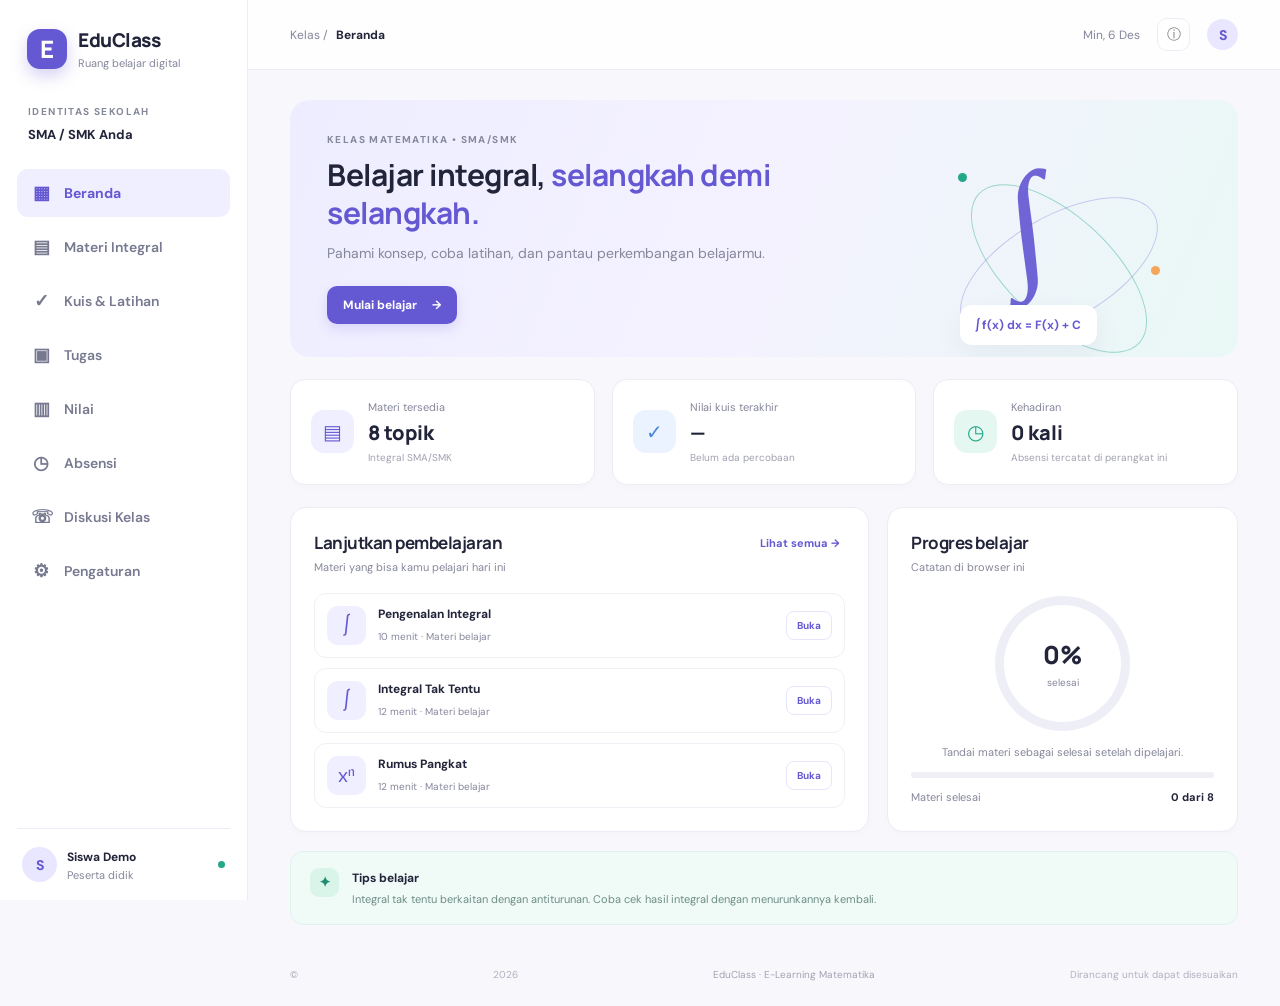
==== index.html @ a74c194e "Add files via upload" ====
<!doctype html>
<html lang="id">
<head>
  <meta charset="utf-8">
  <meta name="viewport" content="width=device-width, initial-scale=1">
  <title>EduClass — E-Learning Matematika</title>
  <link rel="stylesheet" href="style.css">
</head>
<body>
  <aside class="sidebar">
    <div class="brand"><div class="brand-mark">E</div><div><strong>EduClass</strong><small>Ruang belajar digital</small></div></div>
    <div class="school-label">IDENTITAS SEKOLAH</div>
    <div class="school-name" id="schoolNameSide">SMA / SMK Anda</div>
    <nav id="navigation">
      <button class="nav-item active" data-page="dashboard"><span>▦</span> Beranda</button>
      <button class="nav-item" data-page="materi"><span>▤</span> Materi Integral</button>
      <button class="nav-item" data-page="kuis"><span>✓</span> Kuis & Latihan</button>
      <button class="nav-item" data-page="tugas"><span>▣</span> Tugas</button>
      <button class="nav-item" data-page="nilai"><span>▥</span> Nilai</button>
      <button class="nav-item" data-page="absensi"><span>◷</span> Absensi</button>
      <button class="nav-item" data-page="diskusi"><span>☏</span> Diskusi Kelas</button>
      <button class="nav-item" data-page="pengaturan"><span>⚙</span> Pengaturan</button>
    </nav>
    <div class="sidebar-bottom"><div class="avatar">S</div><div><strong>Siswa Demo</strong><small>Peserta didik</small></div><span class="online-dot"></span></div>
  </aside>
  <main class="main">
    <header class="topbar"><div class="crumb">Kelas / <strong id="crumbTitle">Beranda</strong></div><div class="top-actions"><span class="today" id="today"></span><button class="icon-btn" title="Info">ⓘ</button><div class="avatar small">S</div></div></header>
    <div class="page-wrap">
      <section class="page active" id="page-dashboard">
        <div class="welcome"><div><p class="eyebrow">KELAS MATEMATIKA • SMA/SMK</p><h1>Belajar integral, <span>selangkah demi selangkah.</span></h1><p class="sub">Pahami konsep, coba latihan, dan pantau perkembangan belajarmu.</p><button class="primary-btn" data-goto="materi">Mulai belajar <span>→</span></button></div><div class="hero-art"><div class="orbit orbit-one"></div><div class="orbit orbit-two"></div><div class="integral-symbol">∫</div><div class="formula-card">∫ f(x) dx = F(x) + C</div><div class="mini-dot d1"></div><div class="mini-dot d2"></div></div></div>
        <div class="stats-grid">
          <div class="stat-card"><div class="stat-icon purple">▤</div><div><span>Materi tersedia</span><strong>8 topik</strong><small>Integral SMA/SMK</small></div></div>
          <div class="stat-card"><div class="stat-icon blue">✓</div><div><span>Nilai kuis terakhir</span><strong id="lastScore">—</strong><small id="scoreHint">Belum ada percobaan</small></div></div>
          <div class="stat-card"><div class="stat-icon green">◷</div><div><span>Kehadiran</span><strong id="attendanceSummary">0 kali</strong><small>Absensi tercatat di perangkat ini</small></div></div>
        </div>
        <div class="content-grid">
          <div class="panel"><div class="panel-heading"><div><h2>Lanjutkan pembelajaran</h2><p>Materi yang bisa kamu pelajari hari ini</p></div><button class="text-btn" data-goto="materi">Lihat semua →</button></div><div id="featuredLessons" class="lesson-list"></div></div>
          <div class="panel progress-panel"><div class="panel-heading"><div><h2>Progres belajar</h2><p>Catatan di browser ini</p></div></div><div class="progress-ring"><div><strong id="progressPercent">0%</strong><small>selesai</small></div></div><p class="center muted">Tandai materi sebagai selesai setelah dipelajari.</p><div class="progress-track"><span id="progressBar"></span></div><div class="progress-foot"><span>Materi selesai</span><strong id="progressCount">0 dari 8</strong></div></div>
        </div>
        <div class="notice"><div class="notice-icon">✦</div><div><strong>Tips belajar</strong><p>Integral tak tentu berkaitan dengan antiturunan. Coba cek hasil integral dengan menurunkannya kembali.</p></div></div>
      </section>
      <section class="page" id="page-materi"><div class="section-title"><div><p class="eyebrow">PERPUSTAKAAN KELAS</p><h1>Materi Integral</h1><p class="sub">Pilih topik untuk membaca ringkasan, contoh, dan eksplorasi interaktif.</p></div><span class="pill">8 topik pembelajaran</span></div><div class="topic-grid" id="topicGrid"></div><div class="panel lesson-detail" id="lessonDetail"><div class="empty-state">Pilih salah satu materi di atas untuk mulai belajar.</div></div></section>
      <section class="page" id="page-kuis"><div class="section-title"><div><p class="eyebrow">UJI PEMAHAMAN</p><h1>Kuis & Latihan</h1><p class="sub">Pilih jawaban. EduClass akan memberi umpan balik setelah diperiksa.</p></div><span class="pill">Kuis formatif</span></div><div class="quiz-layout"><div class="panel quiz-panel"><div class="quiz-top"><span class="pill">LATIHAN INTEGRAL DASAR</span><span id="questionCount">Soal 1 dari 5</span></div><div class="quiz-progress"><span id="quizProgressBar"></span></div><div id="quizBody"></div><div class="quiz-controls"><button class="secondary-btn" id="prevQuestion">← Sebelumnya</button><button class="primary-btn" id="nextQuestion">Berikutnya →</button><button class="primary-btn hidden" id="submitQuiz">Periksa jawaban ✓</button></div><div id="quizResult"></div></div><aside class="panel quiz-side"><div class="side-symbol">∫</div><h3>Ingat konsepnya</h3><p>Untuk integral tak tentu, tambahkan konstanta integrasi <strong>C</strong>.</p><div class="formula-box">∫ xⁿ dx = xⁿ⁺¹/(n+1) + C</div><small class="muted">Berlaku untuk n ≠ −1.</small></aside></div></section>
      <section class="page" id="page-tugas"><div class="section-title"><div><p class="eyebrow">KEGIATAN KELAS</p><h1>Tugas</h1><p class="sub">Baca instruksi dan tandai tugas yang sudah dikumpulkan.</p></div></div><div class="panel"><div class="table-wrap"><table><thead><tr><th>Nama tugas</th><th>Instruksi</th><th>Tenggat</th><th>Status</th><th>Aksi</th></tr></thead><tbody id="taskRows"></tbody></table></div><p class="footnote">Versi awal: status tugas disimpan di browser. Pengumpulan berkas belum terhubung ke server.</p></div></section>
      <section class="page" id="page-nilai"><div class="section-title"><div><p class="eyebrow">HASIL BELAJAR</p><h1>Nilai</h1><p class="sub">Rekap nilai kuis dan aktivitas pada perangkat ini.</p></div></div><div class="stats-grid"><div class="stat-card"><div class="stat-icon purple">✓</div><div><span>Nilai kuis tertinggi</span><strong id="bestScore">—</strong><small>Dari percobaan tersimpan</small></div></div><div class="stat-card"><div class="stat-icon blue">∑</div><div><span>Jumlah percobaan</span><strong id="attemptCount">0</strong><small>Kuis integral dasar</small></div></div><div class="stat-card"><div class="stat-icon green">▤</div><div><span>Tugas selesai</span><strong id="taskCount">0/3</strong><small>Status tugas demo</small></div></div></div><div class="panel"><div class="panel-heading"><div><h2>Riwayat penilaian</h2><p>Data lokal, belum tersinkron dengan guru</p></div></div><div class="table-wrap"><table><thead><tr><th>Aktivitas</th><th>Tanggal</th><th>Nilai / Status</th></tr></thead><tbody id="gradeRows"></tbody></table></div></div></section>
      <section class="page" id="page-absensi"><div class="section-title"><div><p class="eyebrow">KEHADIRAN</p><h1>Absensi kelas</h1><p class="sub">Catat kehadiran untuk demonstrasi awal.</p></div></div><div class="attendance-layout"><div class="panel attendance-card"><div class="attendance-icon">◷</div><h2>Presensi hari ini</h2><p class="muted" id="attendanceDate"></p><label for="studentName">Nama siswa</label><input id="studentName" class="field" value="Siswa Demo" placeholder="Masukkan nama"><label for="attendanceStatus">Status kehadiran</label><select id="attendanceStatus" class="field"><option>Hadir</option><option>Izin</option><option>Sakit</option></select><button class="primary-btn full" id="markAttendance">Simpan absensi</button><p id="attendanceMessage" class="feedback"></p></div><div class="panel"><div class="panel-heading"><div><h2>Riwayat absensi</h2><p>Catatan yang tersimpan di perangkat ini</p></div></div><div id="attendanceHistory"></div></div></div></section>
      <section class="page" id="page-diskusi"><div class="section-title"><div><p class="eyebrow">BELAJAR BERSAMA</p><h1>Diskusi kelas</h1><p class="sub">Tuliskan pertanyaan atau berbagi cara menyelesaikan soal.</p></div></div><div class="discussion-layout"><div class="panel discussion-compose"><h2>Mulai diskusi</h2><label for="discussionName">Nama</label><input id="discussionName" class="field" value="Siswa Demo"><label for="discussionText">Pesan diskusi</label><textarea id="discussionText" class="field" rows="4" placeholder="Contoh: Mengapa integral x² menjadi x³/3?"></textarea><button id="postDiscussion" class="primary-btn">Kirim pesan ↗</button><p class="footnote">Pesan hanya tersimpan di browser ini, belum terlihat oleh pengguna lain.</p></div><div class="panel"><div class="panel-heading"><div><h2>Ruang diskusi</h2><p id="discussionCount">0 pesan</p></div></div><div id="discussionFeed"></div></div></div></section>
      <section class="page" id="page-pengaturan"><div class="section-title"><div><p class="eyebrow">PERSONALISASI</p><h1>Pengaturan EduClass</h1><p class="sub">Sesuaikan nama sekolah, warna identitas, dan nama kelas.</p></div></div><div class="panel settings-panel"><h2>Identitas sekolah</h2><div class="settings-grid"><div><label for="schoolName">Nama sekolah</label><input class="field" id="schoolName" placeholder="Contoh: SMA Negeri 1 Contoh"></div><div><label for="className">Nama kelas</label><input class="field" id="className" placeholder="Contoh: XI IPA 1"></div><div><label for="primaryColor">Warna utama</label><div class="color-row"><input type="color" id="primaryColor" value="#6558d3"><span>Warna tombol dan aksen utama</span></div></div><div><label for="accentColor">Warna aksen</label><div class="color-row"><input type="color" id="accentColor" value="#25a78a"><span>Warna progres dan aksen kedua</span></div></div></div><div class="settings-actions"><button class="primary-btn" id="saveSettings">Simpan perubahan</button><button class="secondary-btn" id="resetData">Reset data demo</button></div><p id="settingsMessage" class="feedback"></p><div class="notice"><div class="notice-icon">i</div><div><strong>Catatan penting</strong><p>Ini implementasi frontend untuk prototipe. Login multi-pengguna, sinkronisasi nilai, database, unggah tugas, dan absensi resmi membutuhkan backend serta autentikasi.</p></div></div></div></section>
      <footer>© <span id="year"></span> EduClass · E-Learning Matematika <span>Dirancang untuk dapat disesuaikan</span></footer>
    </div>
  </main>
  <script src="app.js"></script>
</body>
</html>
---- style.css ----
@import url('https://fonts.googleapis.com/css2?family=DM+Sans:wght@400;500;600;700&family=Manrope:wght@400;500;600;700;800&display=swap');
:root{--primary:#6558d3;--primary-dark:#5144bd;--accent:#25a78a;--ink:#22243a;--muted:#85879b;--line:#ececf4;--bg:#f7f7fc;--white:#fff;--soft:#f0efff;--shadow:0 10px 30px rgba(41,37,94,.055)}
*{box-sizing:border-box}body{margin:0;background:var(--bg);color:var(--ink);font-family:'DM Sans',sans-serif;font-size:14px}button,input,select,textarea{font:inherit}button{cursor:pointer}.sidebar{width:248px;position:fixed;inset:0 auto 0 0;background:white;border-right:1px solid var(--line);padding:27px 17px 18px;display:flex;flex-direction:column;z-index:5}.brand{display:flex;align-items:center;gap:11px;padding:0 10px 35px}.brand-mark{height:40px;width:40px;border-radius:13px;background:var(--primary);color:#fff;display:grid;place-items:center;font-family:Manrope;font-weight:800;font-size:24px;box-shadow:0 7px 16px #6558d344}.brand strong{display:block;font:800 19px Manrope;letter-spacing:-.5px}.brand small,.sidebar-bottom small{display:block;color:var(--muted);font-size:11px;margin-top:3px}.school-label,.eyebrow{font-size:10px;letter-spacing:1.4px;font-weight:700;color:var(--muted)}.school-label{padding:0 11px 8px}.school-name{font-weight:700;font-size:13px;padding:0 11px 26px;overflow-wrap:anywhere}nav{display:grid;gap:6px}.nav-item{border:0;background:transparent;color:#777990;text-align:left;padding:12px 14px;border-radius:11px;display:flex;align-items:center;gap:13px;font-weight:600;transition:.18s}.nav-item span{font-size:18px;width:20px;text-align:center}.nav-item:hover{background:#f8f7ff;color:var(--primary)}.nav-item.active{background:var(--soft);color:var(--primary);font-weight:700}.sidebar-bottom{margin-top:auto;border-top:1px solid var(--line);padding:18px 5px 0;display:flex;align-items:center;gap:10px}.sidebar-bottom strong{font-size:12px}.avatar{width:35px;height:35px;border-radius:50%;background:#e9e7ff;color:var(--primary);display:grid;place-items:center;font-weight:800}.online-dot{width:7px;height:7px;border-radius:50%;background:var(--accent);margin-left:auto}.main{margin-left:248px;min-height:100vh}.topbar{height:70px;background:#ffffffd9;border-bottom:1px solid var(--line);display:flex;align-items:center;justify-content:space-between;padding:0 42px;position:sticky;top:0;z-index:4;backdrop-filter:blur(12px)}.crumb{color:var(--muted);font-size:12px}.crumb strong{color:var(--ink);margin-left:5px}.top-actions{display:flex;align-items:center;gap:17px}.today{color:var(--muted);font-size:12px}.icon-btn{border:1px solid var(--line);border-radius:10px;background:#fff;width:33px;height:33px;color:#777}.avatar.small{width:31px;height:31px}.page-wrap{max-width:1400px;margin:auto;padding:30px 42px 20px}.page{display:none;animation:fade .2s ease}.page.active{display:block}@keyframes fade{from{opacity:.3;transform:translateY(4px)}to{opacity:1;transform:none}}h1,h2,h3,p{margin-top:0}h1,h2,h3{font-family:Manrope,sans-serif;letter-spacing:-.5px}h1{font-size:28px;line-height:1.28;margin-bottom:9px}h2{font-size:17px;margin-bottom:6px}h3{font-size:16px}.sub{color:var(--muted);line-height:1.7;margin-bottom:0}.welcome{background:linear-gradient(112deg,#eeedff 0%,#f4f2ff 50%,#e9f8f5 100%);border-radius:20px;padding:33px 37px;display:flex;justify-content:space-between;min-height:250px;overflow:hidden;position:relative}.welcome>div:first-child{max-width:560px;z-index:1}.welcome h1{font-size:30px;max-width:510px}.welcome h1 span{color:var(--primary)}.welcome .sub{max-width:460px;margin-bottom:20px}.primary-btn,.secondary-btn{border:0;border-radius:10px;padding:11px 16px;font-weight:700;font-size:12px;display:inline-flex;align-items:center;justify-content:center;gap:15px;transition:.18s}.primary-btn{background:var(--primary);color:white;box-shadow:0 5px 12px #6558d32b}.primary-btn:hover{background:var(--primary-dark);transform:translateY(-1px)}.secondary-btn{background:#f2f2f8;color:#666880}.hero-art{width:280px;position:relative;flex-shrink:0}.integral-symbol{position:absolute;font:140px Georgia;color:var(--primary);opacity:.92;left:86px;top:9px;transform:rotate(-7deg)}.orbit{position:absolute;border:1px solid #6558d34d;border-radius:50%;width:220px;height:105px;left:28px;top:83px;transform:rotate(-30deg)}.orbit-two{transform:rotate(43deg);border-color:#25a78a6b}.formula-card{position:absolute;left:39px;top:172px;background:white;padding:12px 16px;border-radius:12px;box-shadow:var(--shadow);font-weight:700;color:var(--primary);font-size:12px;white-space:nowrap}.mini-dot{position:absolute;width:9px;height:9px;border-radius:50%;background:var(--accent);left:37px;top:40px}.d2{background:#f4a65a;left:230px;top:133px}.stats-grid{display:grid;grid-template-columns:repeat(3,minmax(0,1fr));gap:17px;margin:22px 0}.stat-card{background:white;border:1px solid var(--line);border-radius:15px;padding:20px;display:flex;gap:14px;align-items:center;box-shadow:0 3px 10px #26244a04}.stat-icon{width:43px;height:43px;border-radius:13px;display:grid;place-items:center;font-size:20px;flex-shrink:0}.purple{background:#f0efff;color:var(--primary)}.blue{background:#eaf3ff;color:#4986d8}.green{background:#e5f7f1;color:var(--accent)}.stat-card span{display:block;color:var(--muted);font-size:11px;margin-bottom:5px}.stat-card strong{display:block;font:800 20px Manrope}.stat-card small{display:block;color:#a0a1b1;font-size:10px;margin-top:5px}.content-grid{display:grid;grid-template-columns:minmax(0,1.65fr) minmax(250px,1fr);gap:18px}.panel{background:white;border:1px solid var(--line);border-radius:16px;padding:23px;box-shadow:0 3px 10px #26244a04;min-width:0}.panel-heading{display:flex;align-items:flex-start;justify-content:space-between;gap:12px;margin-bottom:19px}.panel-heading p{font-size:11px;color:var(--muted);margin:5px 0 0}.text-btn{border:0;background:transparent;color:var(--primary);font-size:11px;font-weight:700;white-space:nowrap;padding:5px}.lesson-list{display:grid;gap:10px}.lesson-row{display:flex;align-items:center;gap:12px;padding:12px;border:1px solid #f0f0f6;border-radius:12px}.lesson-icon{width:39px;height:39px;border-radius:11px;display:grid;place-items:center;background:#f0efff;color:var(--primary);font-size:20px;flex-shrink:0}.lesson-info{min-width:0;flex:1}.lesson-info strong{font-size:12px;display:block;margin-bottom:4px}.lesson-info small{font-size:10px;color:var(--muted)}.tiny-btn{border:1px solid #e7e5fb;color:var(--primary);background:white;border-radius:8px;padding:7px 10px;font-size:10px;font-weight:700}.progress-ring{height:135px;width:135px;border-radius:50%;margin:22px auto 13px;background:conic-gradient(var(--primary) 0%,#eeeef6 0);display:grid;place-items:center;position:relative}.progress-ring:before{content:"";position:absolute;inset:9px;border-radius:50%;background:white}.progress-ring>div{position:relative;text-align:center}.progress-ring strong{display:block;font:800 25px Manrope}.progress-ring small{font-size:10px;color:var(--muted)}.center{text-align:center}.muted{color:var(--muted);font-size:11px;line-height:1.6}.progress-track,.quiz-progress{height:6px;background:#f0eff6;border-radius:8px;overflow:hidden}.progress-track span,.quiz-progress span{height:100%;width:0;display:block;background:var(--primary);border-radius:8px;transition:width .3s}.progress-foot{display:flex;justify-content:space-between;margin-top:12px;font-size:11px;color:var(--muted)}.progress-foot strong{color:var(--ink)}.notice{display:flex;gap:13px;align-items:flex-start;background:#f0faf7;border:1px solid #dcf4eb;padding:16px 19px;border-radius:13px;margin-top:19px}.notice-icon{width:29px;height:29px;display:grid;place-items:center;background:#d9f4e9;color:#218b71;border-radius:9px;font-weight:800;flex-shrink:0}.notice strong{font-size:12px}.notice p{margin:5px 0 0;color:#6c8e85;font-size:11px;line-height:1.6}.section-title{display:flex;align-items:center;justify-content:space-between;gap:20px;margin-bottom:23px}.section-title h1{margin:4px 0 7px}.pill{display:inline-flex;padding:7px 10px;border-radius:8px;background:#f0efff;color:var(--primary);font-size:10px;font-weight:700;white-space:nowrap}.topic-grid{display:grid;grid-template-columns:repeat(4,minmax(0,1fr));gap:13px;margin-bottom:20px}.topic-card{background:white;border:1px solid var(--line);border-radius:14px;padding:17px;cursor:pointer;transition:.18s;min-height:135px}.topic-card:hover,.topic-card.selected{border-color:var(--primary);box-shadow:0 5px 20px #6558d314;transform:translateY(-2px)}.topic-number{font-size:10px;color:var(--primary);font-weight:800;letter-spacing:1px}.topic-card h3{font-size:13px;line-height:1.5;margin:12px 0 7px}.topic-card p{font-size:10px;color:var(--muted);line-height:1.5;margin:0}.topic-card .done-label{font-size:9px;color:var(--accent);font-weight:700;margin-top:9px}.lesson-detail{margin-bottom:15px}.lesson-detail h2{font-size:21px}.lesson-detail p,.lesson-detail li{line-height:1.8;color:#66697f;font-size:13px}.lesson-detail h3{margin-top:24px}.math-box{background:#f6f5ff;color:#5144bd;border:1px solid #e8e5ff;padding:16px;border-radius:11px;font:600 16px Georgia;text-align:center;margin:15px 0}.example-box{border-left:3px solid var(--accent);background:#f3fbf8;padding:15px 17px;border-radius:0 10px 10px 0;margin:16px 0}.example-box strong{font-size:12px}.example-box p{margin:7px 0 0}.geogebra-frame{width:100%;height:420px;border:1px solid var(--line);border-radius:12px;margin-top:10px}.quiz-layout{display:grid;grid-template-columns:minmax(0,1.7fr) minmax(240px,.8fr);gap:18px;align-items:start}.quiz-top{display:flex;align-items:center;justify-content:space-between;margin-bottom:15px}.quiz-top>span:last-child{font-size:11px;color:var(--muted)}.quiz-progress{margin-bottom:24px}.question-text{font:700 19px Manrope;line-height:1.6;margin-bottom:18px}.answer-list{display:grid;gap:10px}.answer-option{border:1px solid var(--line);border-radius:11px;padding:13px;display:flex;gap:11px;align-items:center;cursor:pointer;transition:.15s}.answer-option:hover{border-color:#c9c4fa;background:#fbfaff}.answer-option input{accent-color:var(--primary)}.answer-option span{font-size:13px}.answer-option.chosen{border-color:var(--primary);background:#f8f7ff}.quiz-controls{display:flex;gap:10px;justify-content:space-between;margin-top:25px;flex-wrap:wrap}.quiz-side{background:linear-gradient(150deg,#f1f0ff,#fff)}.side-symbol{font:70px Georgia;color:var(--primary);text-align:center;margin:8px 0 15px}.quiz-side h3{text-align:center}.quiz-side p{text-align:center;color:var(--muted);line-height:1.7;font-size:12px}.formula-box{background:white;border:1px solid var(--line);border-radius:10px;text-align:center;padding:15px 8px;font:15px Georgia;color:var(--primary);margin:16px 0}.hidden{display:none!important}.feedback{font-size:12px;line-height:1.7;margin-top:12px}.feedback.good{color:#208b6e}.feedback.bad{color:#c25757}.result-card{background:#f4fbf8;border:1px solid #d7f2e7;padding:17px;border-radius:12px;margin-top:18px}.result-card h3{margin-bottom:7px}.result-card p{margin:0;font-size:12px;line-height:1.7;color:#55796f}.table-wrap{overflow:auto}table{width:100%;border-collapse:collapse;min-width:560px}th{text-align:left;background:#fafaff;color:#85879b;font-size:10px;text-transform:uppercase;letter-spacing:.7px;padding:13px}td{padding:15px 13px;border-bottom:1px solid #f0f0f6;font-size:12px;line-height:1.6}td strong{font-size:12px}.status{padding:6px 9px;border-radius:7px;font-size:10px;font-weight:700;display:inline-block}.status.pending{background:#fff4e5;color:#c48632}.status.done{background:#e5f7f1;color:#218b71}.footnote{font-size:10px;color:#999bad;line-height:1.7;margin:15px 0 0}.attendance-layout,.discussion-layout{display:grid;grid-template-columns:minmax(260px,.85fr) minmax(0,1.4fr);gap:18px;align-items:start}.attendance-card{padding:28px}.attendance-icon{width:48px;height:48px;border-radius:14px;background:#f0efff;color:var(--primary);display:grid;place-items:center;font-size:24px;margin-bottom:18px}.attendance-card h2{font-size:21px}.attendance-card>p{margin-bottom:22px}.attendance-card label,.settings-panel label,.discussion-compose label{display:block;font-size:11px;font-weight:700;margin:16px 0 7px}.field{width:100%;border:1px solid #e6e6f0;background:white;border-radius:9px;padding:11px 12px;outline:none;color:var(--ink)}.field:focus{border-color:var(--primary);box-shadow:0 0 0 3px #6558d314}.full{width:100%;margin-top:20px}.history-item,.discussion-item{padding:13px 0;border-bottom:1px solid #f0f0f6}.history-item:last-child,.discussion-item:last-child{border-bottom:0}.history-item strong,.discussion-item strong{font-size:12px}.history-item small,.discussion-item small{display:block;color:var(--muted);font-size:10px;margin-top:4px}.discussion-item p{font-size:12px;line-height:1.7;margin:8px 0 0;color:#66697f;overflow-wrap:anywhere}.discussion-compose textarea{resize:vertical}.discussion-compose .primary-btn{margin-top:14px}.settings-panel{max-width:850px}.settings-grid{display:grid;grid-template-columns:1fr 1fr;gap:10px 22px}.color-row{display:flex;align-items:center;gap:12px;color:var(--muted);font-size:11px}.color-row input{width:45px;height:35px;border:0;background:transparent;padding:0;cursor:pointer}.settings-actions{display:flex;gap:10px;margin-top:26px;flex-wrap:wrap}.empty-state{padding:30px;text-align:center;color:var(--muted);font-size:12px;line-height:1.8}.error-feedback{padding:12px;background:#fff5f5;border-radius:9px;color:#a94d4d;font-size:12px;line-height:1.7;margin-top:14px}.success-feedback{padding:12px;background:#effaf5;border-radius:9px;color:#208b6e;font-size:12px;line-height:1.7;margin-top:14px}footer{display:flex;justify-content:space-between;color:#a2a3b2;font-size:10px;padding:28px 0 5px;margin-top:15px}footer span{color:#b1b1bf}
@media(max-width:1150px){.sidebar{width:215px}.main{margin-left:215px}.page-wrap{padding:25px}.topbar{padding:0 25px}.topic-grid{grid-template-columns:repeat(3,minmax(0,1fr))}.hero-art{width:210px}.integral-symbol{left:45px}.orbit{left:-4px}.formula-card{left:5px}}
@media(max-width:850px){.sidebar{width:68px;padding:20px 8px}.brand{padding:0 5px 28px}.brand>div:last-child,.school-label,.school-name,.nav-item:not(.active){font-size:0}.brand-mark{width:42px;height:42px;flex-shrink:0}.nav-item{justify-content:center;padding:12px 7px;gap:0;font-size:0}.nav-item span{font-size:19px}.nav-item.active{font-size:0}.sidebar-bottom{justify-content:center;padding:15px 0 0}.sidebar-bottom>div:not(.avatar),.online-dot{display:none}.main{margin-left:68px}.page-wrap{padding:20px}.welcome{padding:26px}.welcome h1{font-size:25px}.hero-art{display:none}.content-grid,.quiz-layout,.attendance-layout,.discussion-layout{grid-template-columns:1fr}.topic-grid{grid-template-columns:repeat(2,minmax(0,1fr))}.stats-grid{gap:10px}.stat-card{padding:14px;gap:9px}.stat-icon{width:35px;height:35px}.stat-card strong{font-size:17px}}
@media(max-width:560px){.topbar{height:58px;padding:0 15px}.today,.icon-btn{display:none}.page-wrap{padding:15px}.welcome{padding:22px 19px;min-height:auto}.welcome h1{font-size:23px}.stats-grid{grid-template-columns:1fr}.stat-card{padding:14px 17px}.content-grid{grid-template-columns:1fr}.panel{padding:17px}.topic-grid{gap:9px}.topic-card{padding:13px;min-height:125px}.section-title{align-items:flex-start;flex-direction:column;gap:10px}.section-title h1{font-size:25px}.settings-grid{grid-template-columns:1fr}.quiz-controls{justify-content:stretch}.quiz-controls button{flex:1}.question-text{font-size:17px}footer{gap:10px;flex-direction:column}.sidebar{width:58px}.main{margin-left:58px}.brand{padding-left:0}.brand-mark{width:39px;height:39px}.nav-item{padding:12px 4px}.geogebra-frame{height:350px}}
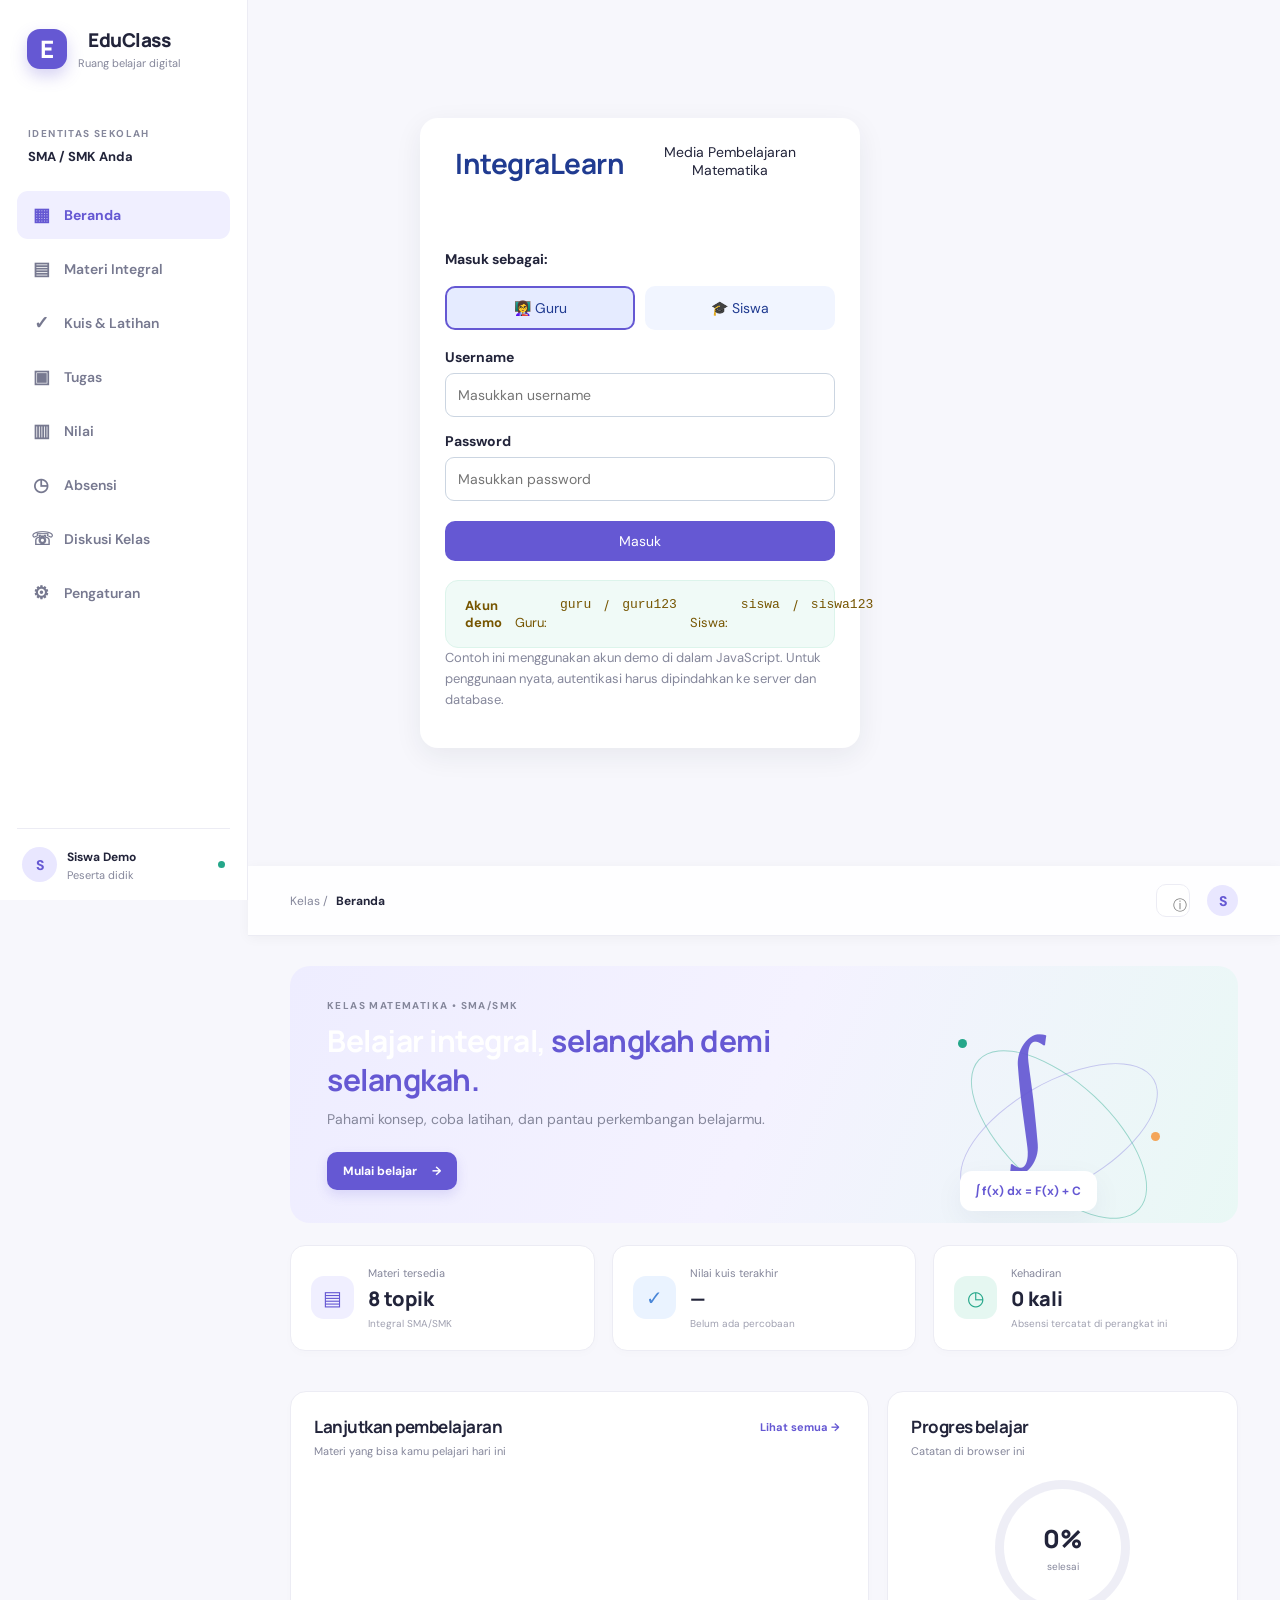
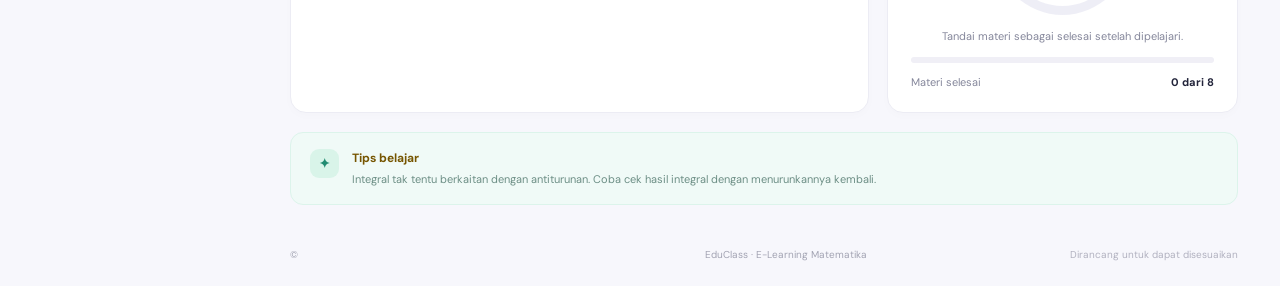
==== commit 40ef03c0: "Refactor and expand index.html structure" ====
--- a/index.html
+++ b/index.html
@@ -1,3 +1,179 @@
+<!DOCTYPE html>
+<html lang="id">
+<head>
+<meta charset="UTF-8">
+<meta name="viewport" content="width=device-width, initial-scale=1.0">
+<title>Media Pembelajaran Matematika</title>
+<style>
+:root{--primary:#3157c8;--dark:#203b91;--bg:#f3f6fc;--text:#1e293b;--muted:#64748b}
+*{box-sizing:border-box}body{margin:0;font-family:Arial,sans-serif;background:var(--bg);color:var(--text)}
+button,input{font:inherit}button{cursor:pointer;border:0;border-radius:10px;padding:11px 16px;background:var(--primary);color:white;font-weight:700}
+button:hover{background:var(--dark)}.secondary{background:#e8edff;color:var(--dark)}.danger{background:#dc3545}
+.container{max-width:1050px;margin:35px auto;padding:20px}.card{background:white;border-radius:18px;padding:25px;box-shadow:0 8px 28px #1e293b12}
+.login-wrap{max-width:440px;margin:7vh auto}.brand{text-align:center;margin-bottom:22px}.brand h1{margin-bottom:8px;color:var(--dark)}
+label{display:block;font-weight:700;margin:15px 0 7px}input{width:100%;padding:12px;border:1px solid #cbd5e1;border-radius:9px}
+.roles{display:grid;grid-template-columns:1fr 1fr;gap:10px;margin:18px 0}.role{background:#f1f5ff;color:var(--dark);border:2px solid transparent}.role.active{border-color:var(--primary);background:#e5ebff}
+.full{width:100%;margin-top:18px}.hint{font-size:13px;color:var(--muted);line-height:1.6}.error{color:#c62828;font-size:14px;margin-top:12px}
+header{background:white;padding:15px 24px;display:flex;justify-content:space-between;align-items:center;box-shadow:0 2px 12px #0000000b}
+header strong{color:var(--dark)}.dashboard{max-width:1050px;margin:28px auto;padding:0 20px}
+.welcome{background:linear-gradient(120deg,#3157c8,#6c8af0);color:white;padding:28px;border-radius:18px;margin-bottom:20px}
+.grid{display:grid;grid-template-columns:repeat(auto-fit,minmax(220px,1fr));gap:16px;margin-top:18px}
+.tile{background:white;padding:20px;border-radius:15px;box-shadow:0 5px 20px #1e293b0b}.tile h3{margin-top:0;color:var(--dark)}
+.panel{margin-top:18px}.hidden{display:none}.item{padding:13px 0;border-bottom:1px solid #e2e8f0}.item:last-child{border:0}
+textarea{width:100%;min-height:90px;padding:12px;border:1px solid #cbd5e1;border-radius:9px;font:inherit}
+.inline{display:flex;gap:10px;flex-wrap:wrap;margin-top:12px}.inline input{flex:1;min-width:180px}
+.quiz-option{display:block;margin:10px 0;font-weight:400}.quiz-option input{width:auto;margin-right:8px}
+.notice{padding:12px;background:#fff7df;border-radius:10px;color:#765500;font-size:13px;margin-top:15px}
+@media(max-width:600px){.container{margin:15px auto;padding:12px}.card{padding:20px}header{padding:13px}.welcome{padding:22px}}
+</style>
+</head>
+<body>
+<section id="loginPage" class="container">
+  <div class="login-wrap card">
+    <div class="brand"><h1>IntegraLearn</h1><p>Media Pembelajaran Matematika</p></div>
+    <p><b>Masuk sebagai:</b></p>
+    <div class="roles">
+      <button type="button" id="teacherRole" class="role active" onclick="chooseRole('guru')">👩‍🏫 Guru</button>
+      <button type="button" id="studentRole" class="role" onclick="chooseRole('siswa')">🎓 Siswa</button>
+    </div>
+    <form id="loginForm">
+      <label for="username">Username</label><input id="username" autocomplete="username" placeholder="Masukkan username" required>
+      <label for="password">Password</label><input id="password" type="password" autocomplete="current-password" placeholder="Masukkan password" required>
+      <button class="full" type="submit">Masuk</button>
+      <div id="error" class="error" role="alert"></div>
+    </form>
+    <div class="notice"><b>Akun demo</b><br>Guru: <code>guru</code> / <code>guru123</code><br>Siswa: <code>siswa</code> / <code>siswa123</code></div>
+    <p class="hint">Contoh ini menggunakan akun demo di dalam JavaScript. Untuk penggunaan nyata, autentikasi harus dipindahkan ke server dan database.</p>
+  </div>
+</section>
+
+<section id="appPage" class="hidden">
+<header><strong>📘 IntegraLearn</strong><div><span id="userLabel"></span> &nbsp; <button class="danger" onclick="logout()">Keluar</button></div></header>
+<main class="dashboard">
+  <div class="welcome"><h1 id="welcomeTitle">Selamat datang!</h1><p id="welcomeText"></p></div>
+  <div id="teacherArea" class="hidden">
+    <div class="grid">
+      <div class="tile"><h3>📚 Materi</h3><p>Tambahkan materi pembelajaran untuk siswa.</p><button onclick="showTeacherPanel('materials')">Kelola materi</button></div>
+      <div class="tile"><h3>📝 Kuis</h3><p>Buat pertanyaan pilihan ganda sederhana.</p><button onclick="showTeacherPanel('quiz')">Kelola kuis</button></div>
+      <div class="tile"><h3>📊 Nilai siswa</h3><p>Lihat hasil kuis yang tersimpan di browser ini.</p><button onclick="showTeacherPanel('scores')">Lihat nilai</button></div>
+    </div>
+    <div id="materialsPanel" class="card panel hidden">
+      <h2>Kelola materi</h2><label for="materialTitle">Judul materi</label><input id="materialTitle" placeholder="Contoh: Barisan Aritmatika">
+      <label for="materialBody">Isi materi</label><textarea id="materialBody" placeholder="Tuliskan materi di sini..."></textarea>
+      <button onclick="addMaterial()">Simpan materi</button><div id="teacherMaterials"></div>
+    </div>
+    <div id="quizPanel" class="card panel hidden">
+      <h2>Buat kuis pilihan ganda</h2>
+      <label for="question">Pertanyaan</label><input id="question" placeholder="Contoh: 2, 4, 6, ... suku berikutnya?">
+      <label for="optA">Pilihan A</label><input id="optA" placeholder="Pilihan A">
+      <label for="optB">Pilihan B</label><input id="optB" placeholder="Pilihan B">
+      <label for="optC">Pilihan C</label><input id="optC" placeholder="Pilihan C">
+      <label for="answer">Jawaban benar</label><select id="answer"><option value="0">A</option><option value="1">B</option><option value="2">C</option></select>
+      <button onclick="addQuestion()">Simpan pertanyaan</button><div id="teacherQuestions"></div>
+    </div>
+    <div id="scoresPanel" class="card panel hidden"><h2>Hasil kuis siswa</h2><div id="scoreList"></div></div>
+  </div>
+  <div id="studentArea" class="hidden">
+    <div class="grid">
+      <div class="tile"><h3>📚 Materi pembelajaran</h3><p>Baca materi yang dibagikan guru.</p><button onclick="showStudentPanel('studentMaterials')">Buka materi</button></div>
+      <div class="tile"><h3>📝 Kuis matematika</h3><p>Kerjakan kuis dan lihat hasilnya.</p><button onclick="showStudentPanel('studentQuiz')">Mulai kuis</button></div>
+    </div>
+    <div id="studentMaterials" class="card panel hidden"><h2>Materi pembelajaran</h2><div id="materialList"></div></div>
+    <div id="studentQuiz" class="card panel hidden"><h2>Kuis matematika</h2><div id="quizList"></div></div>
+  </div>
+</main>
+</section>
+<script>
+let selectedRole='guru';
+let currentUser=null;
+const accounts={
+  guru:{password:'guru123',name:'Guru Matematika'},
+  siswa:{password:'siswa123',name:'Siswa'}
+};
+const getData=(key,fallback)=>{try{return JSON.parse(localStorage.getItem(key)) ?? fallback}catch{return fallback}};
+const setData=(key,value)=>localStorage.setItem(key,JSON.stringify(value));
+let materials=getData('integralearn_materials',[
+  {title:'Pengenalan Barisan Aritmatika',body:'Barisan aritmatika adalah barisan bilangan yang memiliki selisih tetap antara dua suku berurutan.'}
+]);
+let questions=getData('integralearn_questions',[
+  {q:'Barisan 2, 4, 6, 8, ... memiliki beda berapa?',options:['1','2','3'],answer:1}
+]);
+let scores=getData('integralearn_scores',[]);
+function chooseRole(role){
+  selectedRole=role;
+  document.getElementById('teacherRole').classList.toggle('active',role==='guru');
+  document.getElementById('studentRole').classList.toggle('active',role==='siswa');
+  document.getElementById('error').textContent='';
+}
+document.getElementById('loginForm').addEventListener('submit',e=>{
+  e.preventDefault();
+  const username=document.getElementById('username').value.trim().toLowerCase();
+  const password=document.getElementById('password').value;
+  if(username!==selectedRole || accounts[selectedRole].password!==password){
+    document.getElementById('error').textContent='Username, password, atau role tidak sesuai.';
+    return;
+  }
+  currentUser={role:selectedRole,name:accounts[selectedRole].name};
+  document.getElementById('loginPage').classList.add('hidden');
+  document.getElementById('appPage').classList.remove('hidden');
+  document.getElementById('userLabel').textContent=currentUser.name;
+  document.getElementById('welcomeTitle').textContent='Halo, '+currentUser.name+'!';
+  document.getElementById('welcomeText').textContent=selectedRole==='guru'?'Kelola materi, kuis, dan hasil belajar siswa.':'Selamat belajar! Pilih materi atau kerjakan kuis matematika.';
+  document.getElementById('teacherArea').classList.toggle('hidden',selectedRole!=='guru');
+  document.getElementById('studentArea').classList.toggle('hidden',selectedRole!=='siswa');
+  if(selectedRole==='guru')renderTeacher(); else renderStudent();
+});
+function logout(){
+  currentUser=null;document.getElementById('appPage').classList.add('hidden');
+  document.getElementById('loginPage').classList.remove('hidden');
+  document.getElementById('loginForm').reset();chooseRole('guru');
+}
+function showTeacherPanel(name){
+  ['materialsPanel','quizPanel','scoresPanel'].forEach(id=>document.getElementById(id).classList.add('hidden'));
+  document.getElementById(name+'Panel').classList.remove('hidden');renderTeacher();
+}
+function showStudentPanel(id){
+  ['studentMaterials','studentQuiz'].forEach(x=>document.getElementById(x).classList.add('hidden'));
+  document.getElementById(id).classList.remove('hidden');renderStudent();
+}
+function addMaterial(){
+  const title=document.getElementById('materialTitle').value.trim(),body=document.getElementById('materialBody').value.trim();
+  if(!title||!body){alert('Judul dan isi materi harus diisi.');return}
+  materials.push({title,body});setData('integralearn_materials',materials);
+  document.getElementById('materialTitle').value='';document.getElementById('materialBody').value='';
+  renderTeacher();alert('Materi tersimpan di browser ini.');
+}
+function addQuestion(){
+  const q=document.getElementById('question').value.trim();
+  const options=['optA','optB','optC'].map(id=>document.getElementById(id).value.trim());
+  if(!q||options.some(x=>!x)){alert('Pertanyaan dan semua pilihan harus diisi.');return}
+  questions.push({q,options,answer:Number(document.getElementById('answer').value)});
+  setData('integralearn_questions',questions);
+  ['question','optA','optB','optC'].forEach(id=>document.getElementById(id).value='');
+  renderTeacher();alert('Pertanyaan berhasil ditambahkan.');
+}
+function renderTeacher(){
+  document.getElementById('teacherMaterials').innerHTML='<h3>Daftar materi</h3>'+materials.map(m=>`<div class="item"><b>${escapeHTML(m.title)}</b><p>${escapeHTML(m.body)}</p></div>`).join('');
+  document.getElementById('teacherQuestions').innerHTML='<h3>Daftar kuis</h3>'+questions.map((q,i)=>`<div class="item">${i+1}. ${escapeHTML(q.q)}</div>`).join('');
+  document.getElementById('scoreList').innerHTML=scores.length?scores.map(s=>`<div class="item"><b>${escapeHTML(s.name)}</b> — ${s.score}/${s.total} (${s.date})</div>`).join(''):'Belum ada hasil kuis.';
+}
+function renderStudent(){
+  document.getElementById('materialList').innerHTML=materials.length?materials.map(m=>`<div class="item"><h3>${escapeHTML(m.title)}</h3><p>${escapeHTML(m.body)}</p></div>`).join(''):'Belum ada materi.';
+  const host=document.getElementById('quizList');
+  if(!questions.length){host.textContent='Belum ada kuis dari guru.';return}
+  host.innerHTML='<form id="studentQuizForm">'+questions.map((q,i)=>`<div class="item"><b>${i+1}. ${escapeHTML(q.q)}</b>${q.options.map((o,j)=>`<label class="quiz-option"><input type="radio" name="q${i}" value="${j}" required> ${String.fromCharCode(65+j)}. ${escapeHTML(o)}</label>`).join('')}</div>`).join('')+'<button type="submit">Kirim jawaban</button></form><div id="quizResult"></div>';
+  document.getElementById('studentQuizForm').addEventListener('submit',e=>{
+    e.preventDefault();let score=0;
+    questions.forEach((q,i)=>{const chosen=document.querySelector(`input[name="q${i}"]:checked`);if(chosen&&Number(chosen.value)===q.answer)score++});
+    scores.push({name:currentUser.name,score,total:questions.length,date:new Date().toLocaleString('id-ID')});setData('integralearn_scores',scores);
+    document.getElementById('quizResult').innerHTML=`<div class="notice">Kuis selesai. Nilai kamu: <b>${Math.round(score/questions.length*100)}</b> (${score} dari ${questions.length} benar).</div>`;
+    document.querySelectorAll('#studentQuizForm input, #studentQuizForm button').forEach(el=>el.disabled=true);
+  });
+}
+function escapeHTML(value){return String(value).replace(/[&<>"']/g,c=>({'&':'&amp;','<':'&lt;','>':'&gt;','"':'&quot;',"'":'&#39;'}[c]))}
+</script>
+</body>
+</html>
 <!doctype html>
 <html lang="id">
 <head>
@@ -51,4 +227,4 @@
   </main>
   <script src="app.js"></script>
 </body>
-</html>+</html>
